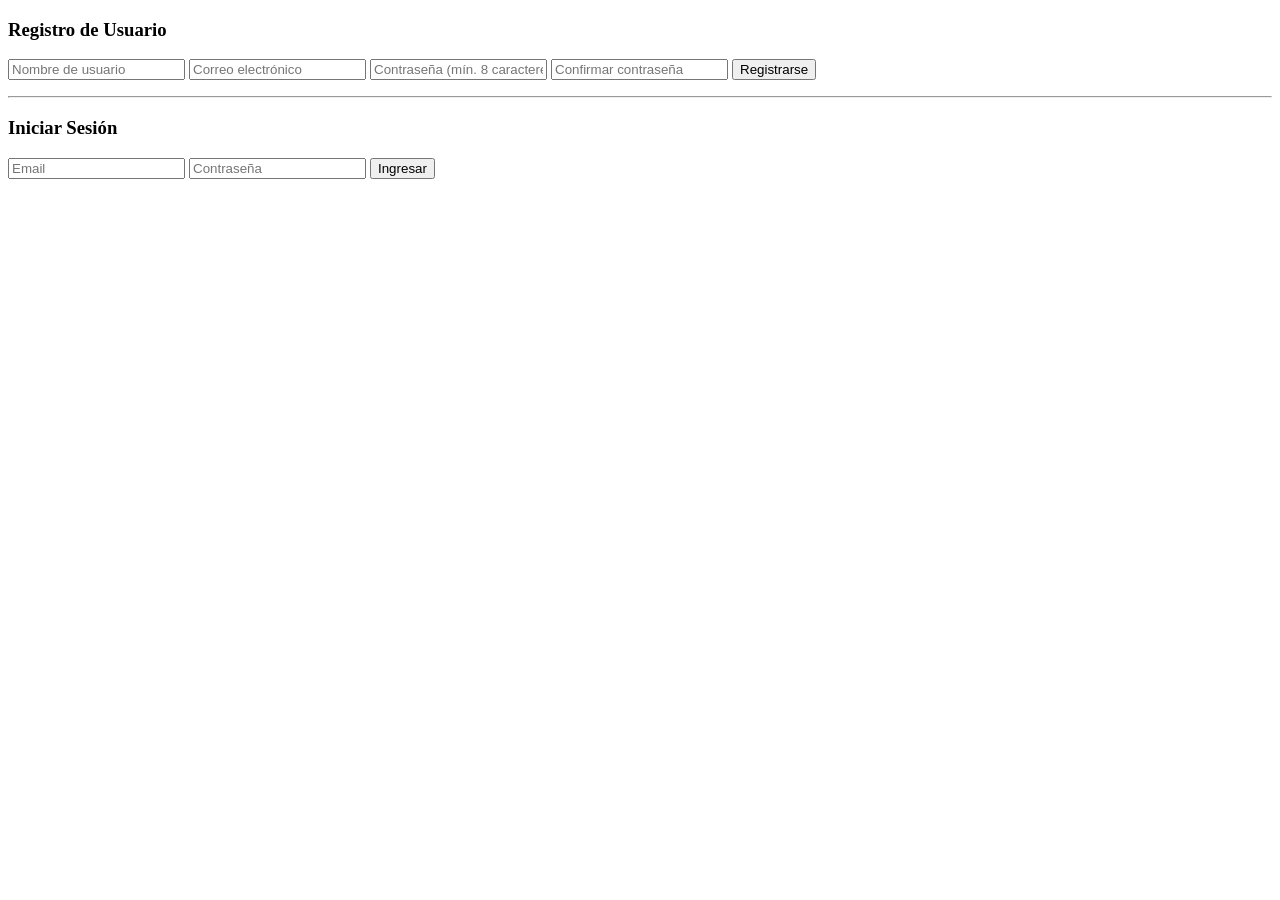
==== pagina_web/registro/index.html @ a4e79798 "registro_actualizacion" ====
<!DOCTYPE html>
<html lang="es">
<head>
    <meta charset="UTF-8">
    <meta name="viewport" content="width=device-width, initial-scale=1.0">
    <title>Chiikawa Login & Registro</title>
    <link rel="stylesheet" href="styles.css">
</head>
<body>
    <div class="container">
        <form id="registroForm">
            <h3>Registro de Usuario</h3>
            <input type="text" id="nombre" placeholder="Nombre de usuario">
            <input type="email" id="correo" placeholder="Correo electrónico">
            <input type="password" id="password" placeholder="Contraseña (mín. 8 caracteres)">
            <input type="password" id="confirmPassword" placeholder="Confirmar contraseña">
            <button type="submit">Registrarse</button>
            <p id="mensaje" class="feedback"></p>
        </form>

        <hr>

        <form id="loginForm">
            <h3>Iniciar Sesión</h3>
            <input type="email" id="loginCorreo" placeholder="Email">
            <input type="password" id="loginPassword" placeholder="Contraseña">
            <button type="submit">Ingresar</button>
            <p id="mensajeLogin" class="feedback"></p>
        </form>
    </div>

    <script src="app.js"></script>
</body>
</html>
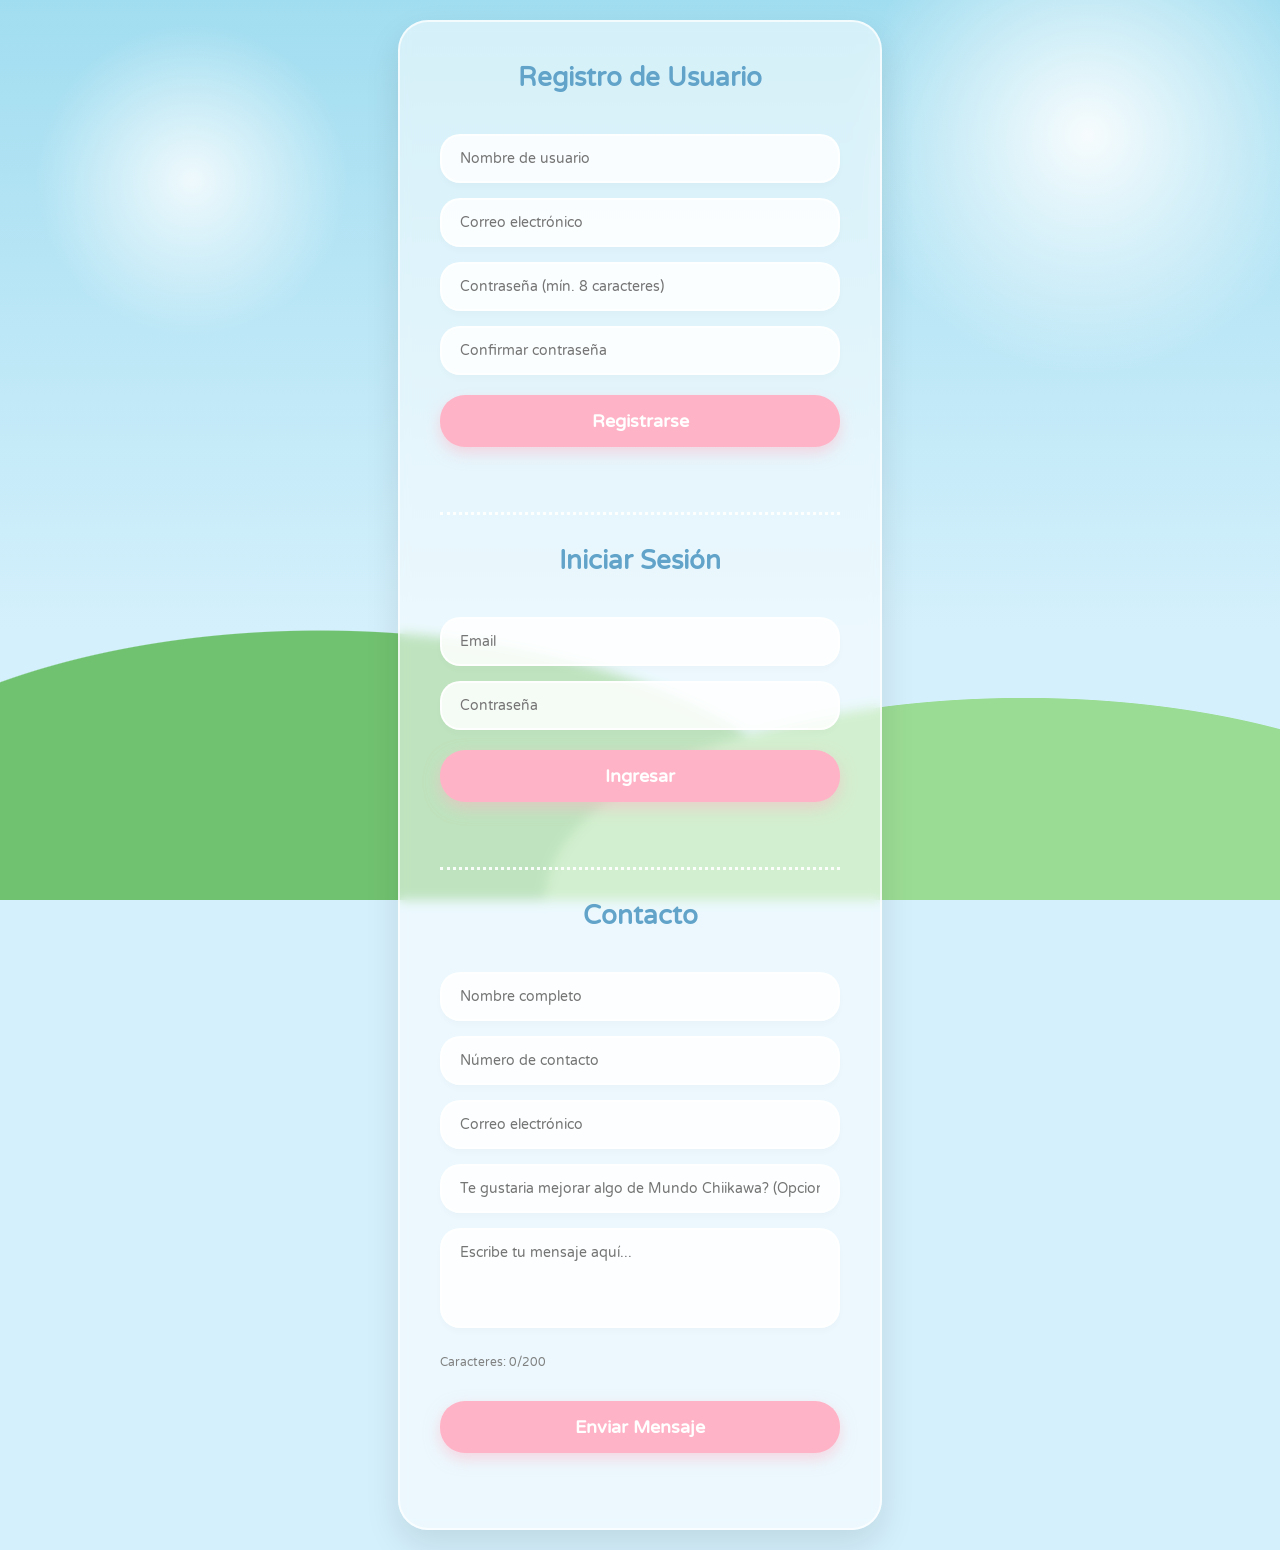
==== commit 6c8020b9: "registro_actualizado 01" ====
--- a/pagina_web/registro/index.html
+++ b/pagina_web/registro/index.html
@@ -3,11 +3,13 @@
 <head>
     <meta charset="UTF-8">
     <meta name="viewport" content="width=device-width, initial-scale=1.0">
-    <title>Chiikawa Login & Registro</title>
+    <title>Formularios Chiikawa</title>
     <link rel="stylesheet" href="styles.css">
 </head>
 <body>
     <div class="container">
+        
+        <!-- 1. Formulario de Registro[cite: 1] -->
         <form id="registroForm">
             <h3>Registro de Usuario</h3>
             <input type="text" id="nombre" placeholder="Nombre de usuario">
@@ -20,6 +22,7 @@
 
         <hr>
 
+        <!-- 2. Formulario de Login[cite: 1] -->
         <form id="loginForm">
             <h3>Iniciar Sesión</h3>
             <input type="email" id="loginCorreo" placeholder="Email">
@@ -27,6 +30,23 @@
             <button type="submit">Ingresar</button>
             <p id="mensajeLogin" class="feedback"></p>
         </form>
+
+        <hr>
+
+<!-- 3. Formulario de Contacto (Mejorado) -->
+        <form id="contactoForm">
+            <h3>Contacto</h3>
+            <input type="text" id="contactoNombre" placeholder="Nombre completo">
+            <input type="tel" id="contactoTelefono" placeholder="Número de contacto">
+            <input type="email" id="contactoCorreo" placeholder="Correo electrónico">
+            <input type="text" id="contactoAsunto" placeholder="Te gustaria mejorar algo de Mundo Chiikawa? (Opcional)">
+            
+            <textarea id="contactoMensaje" placeholder="Escribe tu mensaje aquí..." maxlength="200" rows="4"></textarea>
+            <p style="font-size: 12px; color: gray;">Caracteres: <span id="contador">0</span>/200</p>
+            <button type="submit">Enviar Mensaje</button>
+            <p id="mensajeContacto" class="feedback"></p>
+        </form>
+
     </div>
 
     <script src="app.js"></script>
--- a/pagina_web/registro/styles.css
+++ b/pagina_web/registro/styles.css
@@ -0,0 +1,124 @@
+/* Importamos una fuente adorable y redondeada desde Google Fonts */
+@import url('https://fonts.googleapis.com/css2?family=Varela+Round&display=swap');
+
+body {
+    font-family: 'Varela Round', sans-serif;
+    margin: 0;
+    padding: 20px;
+    min-height: 100vh;
+    
+    /* Fondo de colinas y cielo */
+    background-color: #D4F0FC; /* Color base del cielo */
+    background-image: 
+        /* 1. Nube izquierda */
+        radial-gradient(circle at 15% 20%, rgba(255, 255, 255, 0.8) 0%, transparent 12%),
+        /* 2. Nube derecha */
+        radial-gradient(circle at 85% 15%, rgba(255, 255, 255, 0.9) 0%, transparent 18%),
+        /* 3. Colina Frontal (Verde claro, redondita y hacia la derecha) */
+        radial-gradient(75% 45% at 80% 100%, #9BDC94 49.8%, transparent 50%),
+        /* 4. Colina Trasera (Verde oscuro, más alta y a la izquierda) */
+        radial-gradient(85% 60% at 25% 100%, #71C270 49.8%, transparent 50%),
+        /* 5. Cielo (Degradado azul suave) */
+        linear-gradient(to bottom, #A1DDF0 0%, transparent 70%);
+        
+    background-attachment: fixed; /* Evita que el fondo se mueva */
+    
+    display: flex;
+    justify-content: center;
+    align-items: center;
+    color: #555;
+}
+
+.container {
+    /* Efecto transparente con bordes redondeados (Glassmorphism) */
+    background: rgba(255, 255, 255, 0.55);
+    backdrop-filter: blur(6px);
+    -webkit-backdrop-filter: blur(6px);
+    border-radius: 30px;
+    padding: 40px;
+    width: 100%;
+    max-width: 400px;
+    box-shadow: 0 15px 35px rgba(0, 0, 0, 0.1);
+    border: 2px solid rgba(255, 255, 255, 0.7);
+}
+
+h3 {
+    text-align: center;
+    color: #61A3C9; /* Azul cielo oscuro */
+    margin-top: 0;
+    font-size: 26px;
+}
+
+form {
+    display: flex;
+    flex-direction: column;
+    gap: 15px;
+}
+
+/* Diseño de las casillas de texto */
+input, textarea {
+    font-family: 'Varela Round', sans-serif;
+    padding: 14px 18px;
+    border: 2px solid rgba(255, 255, 255, 0.8);
+    border-radius: 20px;
+    background-color: rgba(255, 255, 255, 0.85);
+    outline: none;
+    font-size: 14px;
+    color: #666;
+    transition: all 0.3s cubic-bezier(0.25, 0.8, 0.25, 1);
+    box-shadow: 0 4px 6px rgba(0, 0, 0, 0.02);
+}
+
+/* El pequeño movimiento al presionar para rellenar */
+input:focus, textarea:focus {
+    border-color: #85CDE5;
+    background-color: #ffffff;
+    transform: scale(1.04); /* Hace que la casilla salte hacia adelante */
+    box-shadow: 0 8px 20px rgba(133, 205, 229, 0.3);
+}
+
+textarea {
+    resize: none; /* Evita que el usuario deforme el diseño */
+}
+
+/* Botones al estilo menú */
+button {
+    font-family: 'Varela Round', sans-serif;
+    background-color: #FFB3C6; /* Rosita suave adorable */
+    color: white;
+    border: none;
+    padding: 15px;
+    border-radius: 25px;
+    font-size: 18px;
+    font-weight: bold;
+    cursor: pointer;
+    transition: all 0.2s ease;
+    box-shadow: 0 6px 15px rgba(255, 179, 198, 0.5);
+    margin-top: 5px;
+}
+
+button:hover {
+    background-color: #FFA3B9;
+    transform: translateY(-4px); /* Se eleva al pasar el mouse */
+    box-shadow: 0 8px 20px rgba(255, 179, 198, 0.6);
+}
+
+button:active {
+    transform: translateY(2px) scale(0.96); /* Efecto de hundirse al hacer clic */
+}
+
+/* Línea separadora punteada */
+hr {
+    border: none;
+    border-top: 3px dotted rgba(255, 255, 255, 0.9);
+    margin: 30px 0;
+}
+
+/* Estilo para los mensajes de error/éxito */
+.feedback {
+    font-size: 14px;
+    text-align: center;
+    margin: 0;
+    font-weight: bold;
+    min-height: 20px;
+}
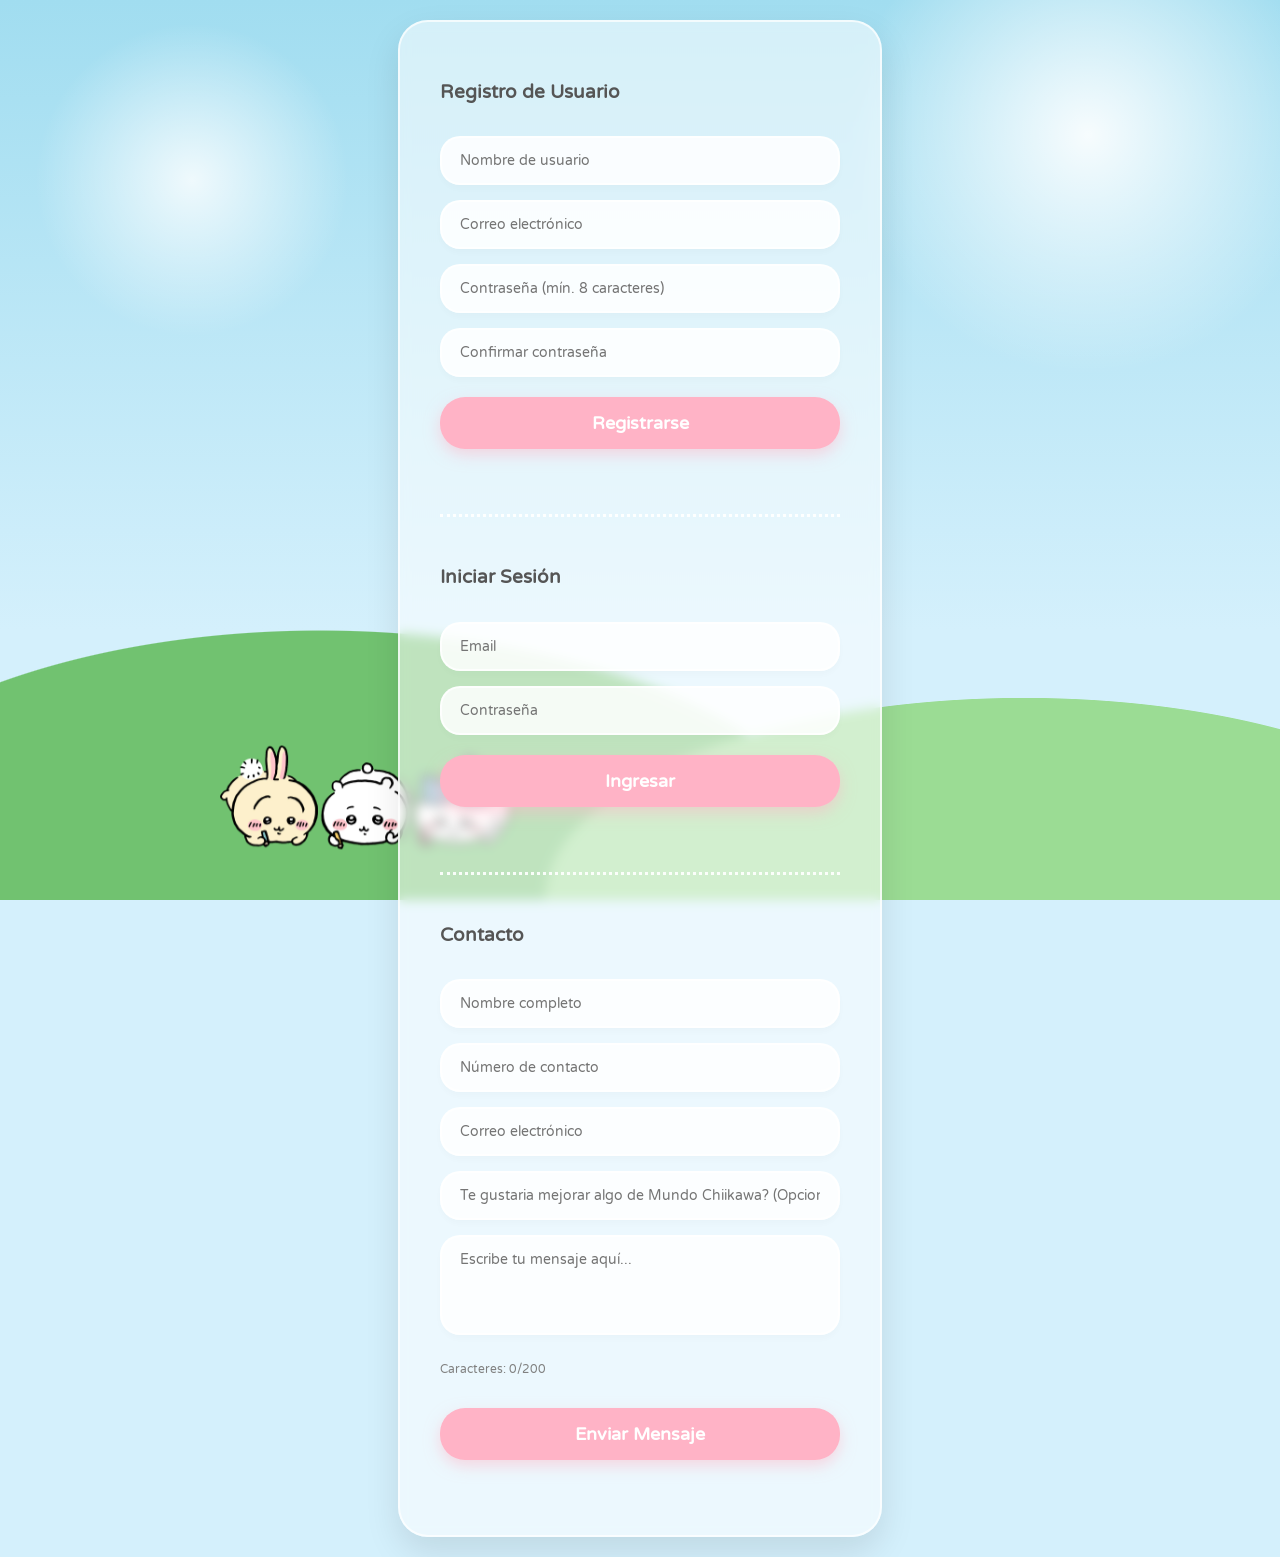
==== commit b763f5d4: "actualizacion_registro/pagina_02" ====
--- a/pagina_web/registro/index.html
+++ b/pagina_web/registro/index.html
@@ -7,6 +7,8 @@
     <link rel="stylesheet" href="styles.css">
 </head>
 <body>
+    <img src="images/chiikawa_jugando.png" alt="Chiikawas jugando" class="chiikawa-fondo">
+
     <div class="container">
         
         <!-- 1. Formulario de Registro[cite: 1] -->
--- a/pagina_web/registro/styles.css
+++ b/pagina_web/registro/styles.css
@@ -40,6 +40,10 @@
     max-width: 400px;
     box-shadow: 0 15px 35px rgba(0, 0, 0, 0.1);
     border: 2px solid rgba(255, 255, 255, 0.7);
+    /* ... todo tu código anterior del container ... */
+    position: relative;
+    z-index: 1;
+}
 }
 
 h3 {
@@ -121,4 +125,13 @@
     margin: 0;
     font-weight: bold;
     min-height: 20px;
+}
+
+.chiikawa-fondo {
+    position: fixed;
+    bottom: 5%;
+    left: 15%;
+    width: 350px; /* Cambia esto para hacerla más grande o pequeña */
+    z-index: 0;
+    pointer-events: none;
 }
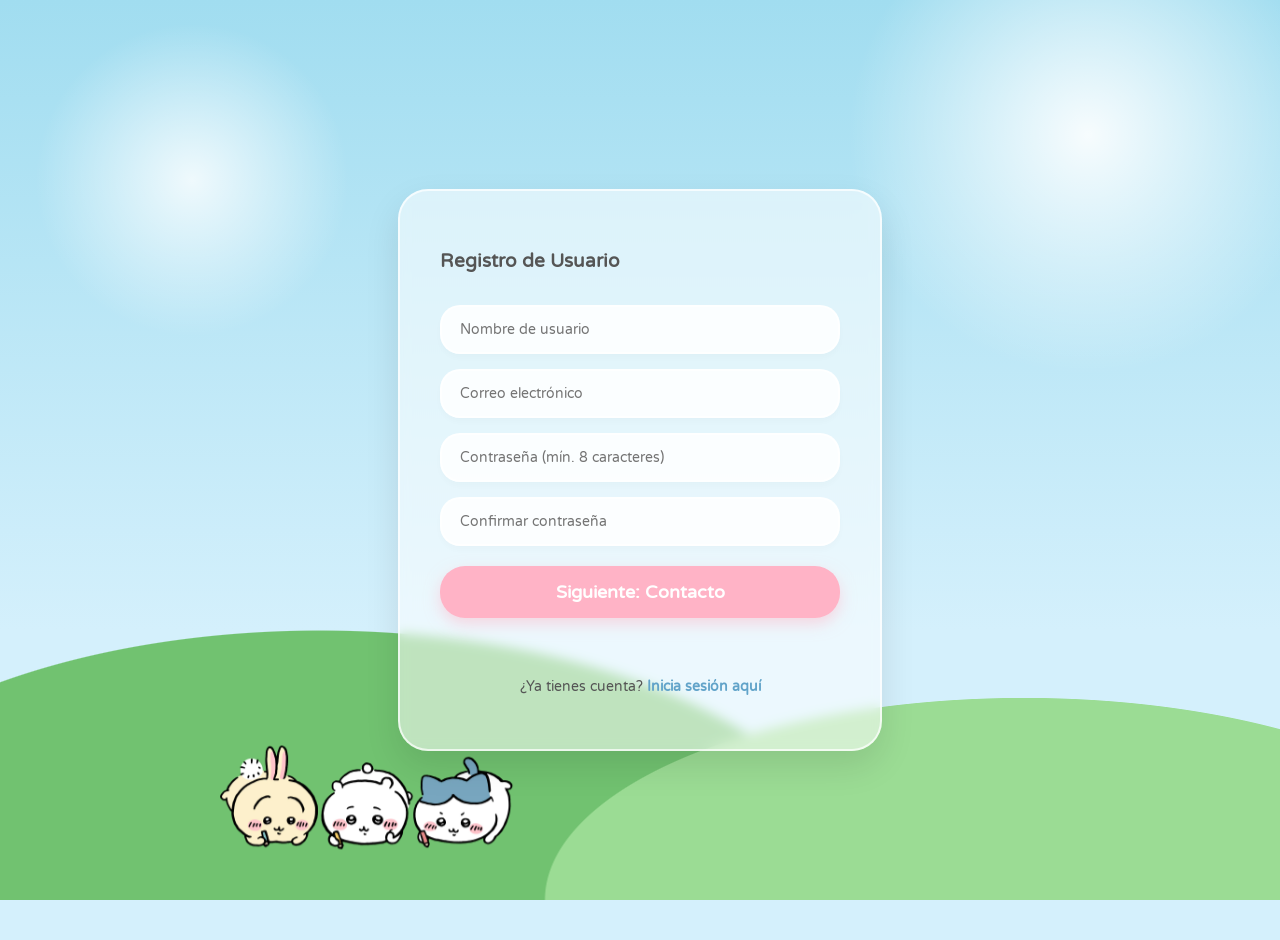
==== commit e11e1449: "actualizacion_registro_03" ====
--- a/pagina_web/registro/index.html
+++ b/pagina_web/registro/index.html
@@ -1,55 +1,52 @@
 <!DOCTYPE html>
 <html lang="es">
 <head>
+    <link rel="icon" type="image/x-icon" href="images/icon.webp">
     <meta charset="UTF-8">
     <meta name="viewport" content="width=device-width, initial-scale=1.0">
-    <title>Formularios Chiikawa</title>
+    <title>Iniciar sesion</title>
     <link rel="stylesheet" href="styles.css">
 </head>
 <body>
     <img src="images/chiikawa_jugando.png" alt="Chiikawas jugando" class="chiikawa-fondo">
 
+    
     <div class="container">
+    <form id="registroForm">
+        <h3>Registro de Usuario</h3>
+        <input type="text" id="nombre" placeholder="Nombre de usuario">
+        <input type="email" id="correo" placeholder="Correo electrónico">
+        <input type="password" id="password" placeholder="Contraseña (mín. 8 caracteres)">
+        <input type="password" id="confirmPassword" placeholder="Confirmar contraseña">
+        <button type="submit">Siguiente: Contacto</button>
+        <p id="mensaje" class="feedback"></p>
         
-        <!-- 1. Formulario de Registro[cite: 1] -->
-        <form id="registroForm">
-            <h3>Registro de Usuario</h3>
-            <input type="text" id="nombre" placeholder="Nombre de usuario">
-            <input type="email" id="correo" placeholder="Correo electrónico">
-            <input type="password" id="password" placeholder="Contraseña (mín. 8 caracteres)">
-            <input type="password" id="confirmPassword" placeholder="Confirmar contraseña">
-            <button type="submit">Registrarse</button>
-            <p id="mensaje" class="feedback"></p>
-        </form>
+        <p style="text-align: center; font-size: 14px; margin-top: 10px;">
+            ¿Ya tienes cuenta? 
+            <a href="#" onclick="irALogin(event)" style="color: #61A3C9; text-decoration: none; font-weight: bold;">Inicia sesión aquí</a>
+        </p>
+    </form>
 
-        <hr>
+    <form id="contactoForm" style="display: none;">
+        <h3>Contacto</h3>
+        <input type="text" id="contactoNombre" placeholder="Nombre completo">
+        <input type="tel" id="contactoTelefono" placeholder="Número de contacto">
+        <input type="email" id="contactoCorreo" placeholder="Correo electrónico">
+        <input type="text" id="contactoAsunto" placeholder="¿Mejorar algo de Mundo Chiikawa?">
+        <textarea id="contactoMensaje" placeholder="Escribe tu mensaje aquí..." maxlength="200" rows="4"></textarea>
+        <p style="font-size: 12px; color: gray;">Caracteres: <span id="contador">0</span>/200</p>
+        <button type="submit">Enviar y Continuar</button>
+        <p id="mensajeContacto" class="feedback"></p>
+    </form>
 
-        <!-- 2. Formulario de Login[cite: 1] -->
-        <form id="loginForm">
-            <h3>Iniciar Sesión</h3>
-            <input type="email" id="loginCorreo" placeholder="Email">
-            <input type="password" id="loginPassword" placeholder="Contraseña">
-            <button type="submit">Ingresar</button>
-            <p id="mensajeLogin" class="feedback"></p>
-        </form>
-
-        <hr>
-
-<!-- 3. Formulario de Contacto (Mejorado) -->
-        <form id="contactoForm">
-            <h3>Contacto</h3>
-            <input type="text" id="contactoNombre" placeholder="Nombre completo">
-            <input type="tel" id="contactoTelefono" placeholder="Número de contacto">
-            <input type="email" id="contactoCorreo" placeholder="Correo electrónico">
-            <input type="text" id="contactoAsunto" placeholder="Te gustaria mejorar algo de Mundo Chiikawa? (Opcional)">
-            
-            <textarea id="contactoMensaje" placeholder="Escribe tu mensaje aquí..." maxlength="200" rows="4"></textarea>
-            <p style="font-size: 12px; color: gray;">Caracteres: <span id="contador">0</span>/200</p>
-            <button type="submit">Enviar Mensaje</button>
-            <p id="mensajeContacto" class="feedback"></p>
-        </form>
-
-    </div>
+    <form id="loginForm" style="display: none;">
+        <h3>Iniciar Sesión</h3>
+        <input type="email" id="loginCorreo" placeholder="Email">
+        <input type="password" id="loginPassword" placeholder="Contraseña">
+        <button type="submit">Ingresar</button>
+        <p id="mensajeLogin" class="feedback"></p>
+    </form>
+</div>
 
     <script src="app.js"></script>
 </body>
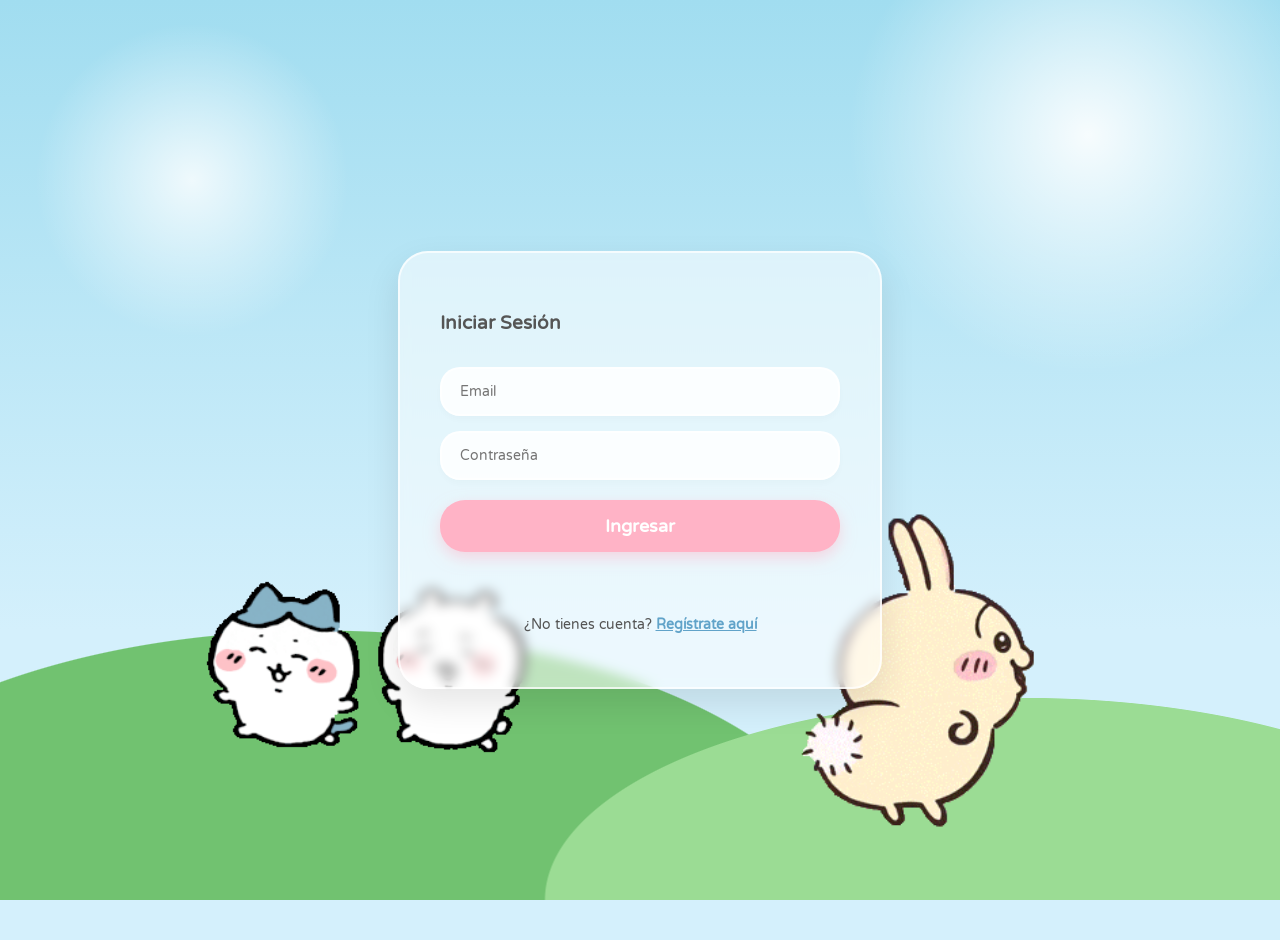
==== commit 5a15ebff: "arreglo_de_registro" ====
--- a/pagina_web/registro/index.html
+++ b/pagina_web/registro/index.html
@@ -8,43 +8,35 @@
     <link rel="stylesheet" href="styles.css">
 </head>
 <body>
-    <img src="images/chiikawa_jugando.png" alt="Chiikawas jugando" class="chiikawa-fondo">
+    <img src="images/chikawa_hachiware.gif" alt="Chiikawas jugando animado" class="chiikawa-fondo">
+    <img src="images/usagi.gif" alt="Usagi" class="usagi-derecha">
 
     
     <div class="container">
-    <form id="registroForm">
-        <h3>Registro de Usuario</h3>
-        <input type="text" id="nombre" placeholder="Nombre de usuario">
-        <input type="email" id="correo" placeholder="Correo electrónico">
-        <input type="password" id="password" placeholder="Contraseña (mín. 8 caracteres)">
-        <input type="password" id="confirmPassword" placeholder="Confirmar contraseña">
-        <button type="submit">Siguiente: Contacto</button>
-        <p id="mensaje" class="feedback"></p>
-        
-        <p style="text-align: center; font-size: 14px; margin-top: 10px;">
-            ¿Ya tienes cuenta? 
-            <a href="#" onclick="irALogin(event)" style="color: #61A3C9; text-decoration: none; font-weight: bold;">Inicia sesión aquí</a>
+    <form id="loginForm">
+        <h3>Iniciar Sesión</h3>
+        <input type="email" id="loginCorreo" placeholder="Email" required>
+        <input type="password" id="loginPassword" placeholder="Contraseña" required>
+        <button type="submit">Ingresar</button>
+        <p id="mensajeLogin" class="feedback"></p>
+        <p style="text-align: center; font-size: 14px;">
+            ¿No tienes cuenta? 
+            <a href="#" onclick="mostrarRegistro(event)" style="color: #61A3C9; font-weight: bold;">Regístrate aquí</a>
         </p>
     </form>
 
-    <form id="contactoForm" style="display: none;">
-        <h3>Contacto</h3>
-        <input type="text" id="contactoNombre" placeholder="Nombre completo">
-        <input type="tel" id="contactoTelefono" placeholder="Número de contacto">
-        <input type="email" id="contactoCorreo" placeholder="Correo electrónico">
-        <input type="text" id="contactoAsunto" placeholder="¿Mejorar algo de Mundo Chiikawa?">
-        <textarea id="contactoMensaje" placeholder="Escribe tu mensaje aquí..." maxlength="200" rows="4"></textarea>
-        <p style="font-size: 12px; color: gray;">Caracteres: <span id="contador">0</span>/200</p>
-        <button type="submit">Enviar y Continuar</button>
-        <p id="mensajeContacto" class="feedback"></p>
-    </form>
-
-    <form id="loginForm" style="display: none;">
-        <h3>Iniciar Sesión</h3>
-        <input type="email" id="loginCorreo" placeholder="Email">
-        <input type="password" id="loginPassword" placeholder="Contraseña">
-        <button type="submit">Ingresar</button>
-        <p id="mensajeLogin" class="feedback"></p>
+    <form id="registroForm" style="display: none;">
+        <h3>Registro de Usuario</h3>
+        <input type="text" id="nombre" placeholder="Nombre de usuario" required>
+        <input type="email" id="correo" placeholder="Correo electrónico" required>
+        <input type="password" id="password" placeholder="Contraseña (mín. 8 caracteres)" required>
+        <input type="password" id="confirmPassword" placeholder="Confirmar contraseña" required>
+        <button type="submit">Crear Cuenta</button>
+        <p id="mensaje" class="feedback"></p>
+        <p style="text-align: center; font-size: 14px;">
+            ¿Ya tienes cuenta? 
+            <a href="#" onclick="mostrarLogin(event)" style="color: #61A3C9; font-weight: bold;">Inicia sesión</a>
+        </p>
     </form>
 </div>
 
--- a/pagina_web/registro/styles.css
+++ b/pagina_web/registro/styles.css
@@ -127,11 +127,30 @@
     min-height: 20px;
 }
 
+
+/*-- Estilo para el fondo de Chiikawa --*/
+
 .chiikawa-fondo {
     position: fixed;
     bottom: 5%;
     left: 15%;
-    width: 350px; /* Cambia esto para hacerla más grande o pequeña */
+    width: 350px; 
     z-index: 0;
     pointer-events: none;
+}
+
+.usagi-derecha {
+    position: fixed;
+    bottom: 5%;
+    right: 15%;
+    width: 350px; 
+    z-index: 0;
+    pointer-events: none;
+}
+
+/* Agrega esto al final de tu archivo CSS para crear el movimiento */
+@keyframes flotar {
+    0% { transform: translateY(0px); }
+    50% { transform: translateY(-15px); } /* Sube 15 píxeles */
+    100% { transform: translateY(0px); }
 }
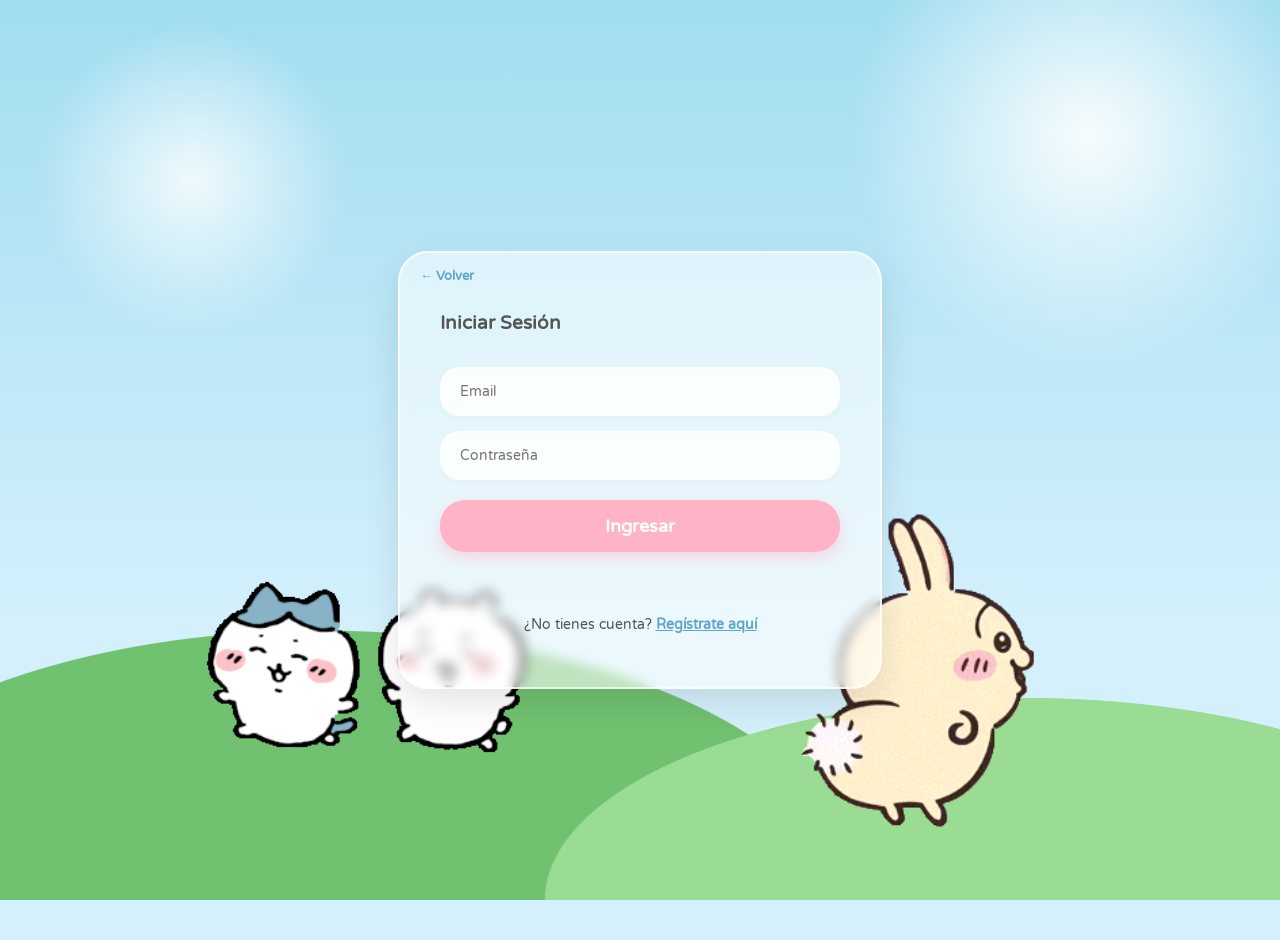
==== commit 01dd7a37: "arreglo de contacto" ====
--- a/pagina_web/registro/index.html
+++ b/pagina_web/registro/index.html
@@ -13,6 +13,8 @@
 
     
     <div class="container">
+    <a href="../chiikawa.html" class="btn-volver-atras" title="Volver a la página principal">← Volver</a>
+
     <form id="loginForm">
         <h3>Iniciar Sesión</h3>
         <input type="email" id="loginCorreo" placeholder="Email" required>
@@ -20,8 +22,7 @@
         <button type="submit">Ingresar</button>
         <p id="mensajeLogin" class="feedback"></p>
         <p style="text-align: center; font-size: 14px;">
-            ¿No tienes cuenta? 
-            <a href="#" onclick="mostrarRegistro(event)" style="color: #61A3C9; font-weight: bold;">Regístrate aquí</a>
+            ¿No tienes cuenta? <a href="#" onclick="mostrarRegistro(event)" style="color: #61A3C9; font-weight: bold;">Regístrate aquí</a>
         </p>
     </form>
 
@@ -29,14 +30,22 @@
         <h3>Registro de Usuario</h3>
         <input type="text" id="nombre" placeholder="Nombre de usuario" required>
         <input type="email" id="correo" placeholder="Correo electrónico" required>
-        <input type="password" id="password" placeholder="Contraseña (mín. 8 caracteres)" required>
+        <input type="password" id="password" placeholder="Mín. 8 caracteres" required>
         <input type="password" id="confirmPassword" placeholder="Confirmar contraseña" required>
         <button type="submit">Crear Cuenta</button>
         <p id="mensaje" class="feedback"></p>
         <p style="text-align: center; font-size: 14px;">
-            ¿Ya tienes cuenta? 
-            <a href="#" onclick="mostrarLogin(event)" style="color: #61A3C9; font-weight: bold;">Inicia sesión</a>
+            ¿Ya tienes cuenta? <a href="#" onclick="mostrarLogin(event)" style="color: #61A3C9; font-weight: bold;">Inicia sesión</a>
         </p>
+    </form>
+
+    <form id="contactoForm" style="display: none;">
+        <h3>Contacto</h3>
+        <input type="text" placeholder="Tu nombre" required>
+        <input type="email" placeholder="Tu correo" required>
+        <textarea placeholder="¿En qué te ayudamos?" rows="4" required></textarea>
+        <button type="submit">Enviar Mensaje</button>
+        <p id="mensajeContacto" class="feedback"></p>
     </form>
 </div>
 
--- a/pagina_web/registro/styles.css
+++ b/pagina_web/registro/styles.css
@@ -153,4 +153,21 @@
     0% { transform: translateY(0px); }
     50% { transform: translateY(-15px); } /* Sube 15 píxeles */
     100% { transform: translateY(0px); }
+}
+
+
+.btn-volver-atras {
+    position: absolute;
+    top: 15px;
+    left: 20px;
+    text-decoration: none;
+    color: #61A3C9;
+    font-size: 13px;
+    font-weight: bold;
+    transition: transform 0.2s;
+}
+
+.btn-volver-atras:hover {
+    transform: translateX(-5px);
+    color: #FFB3C6;
 }
